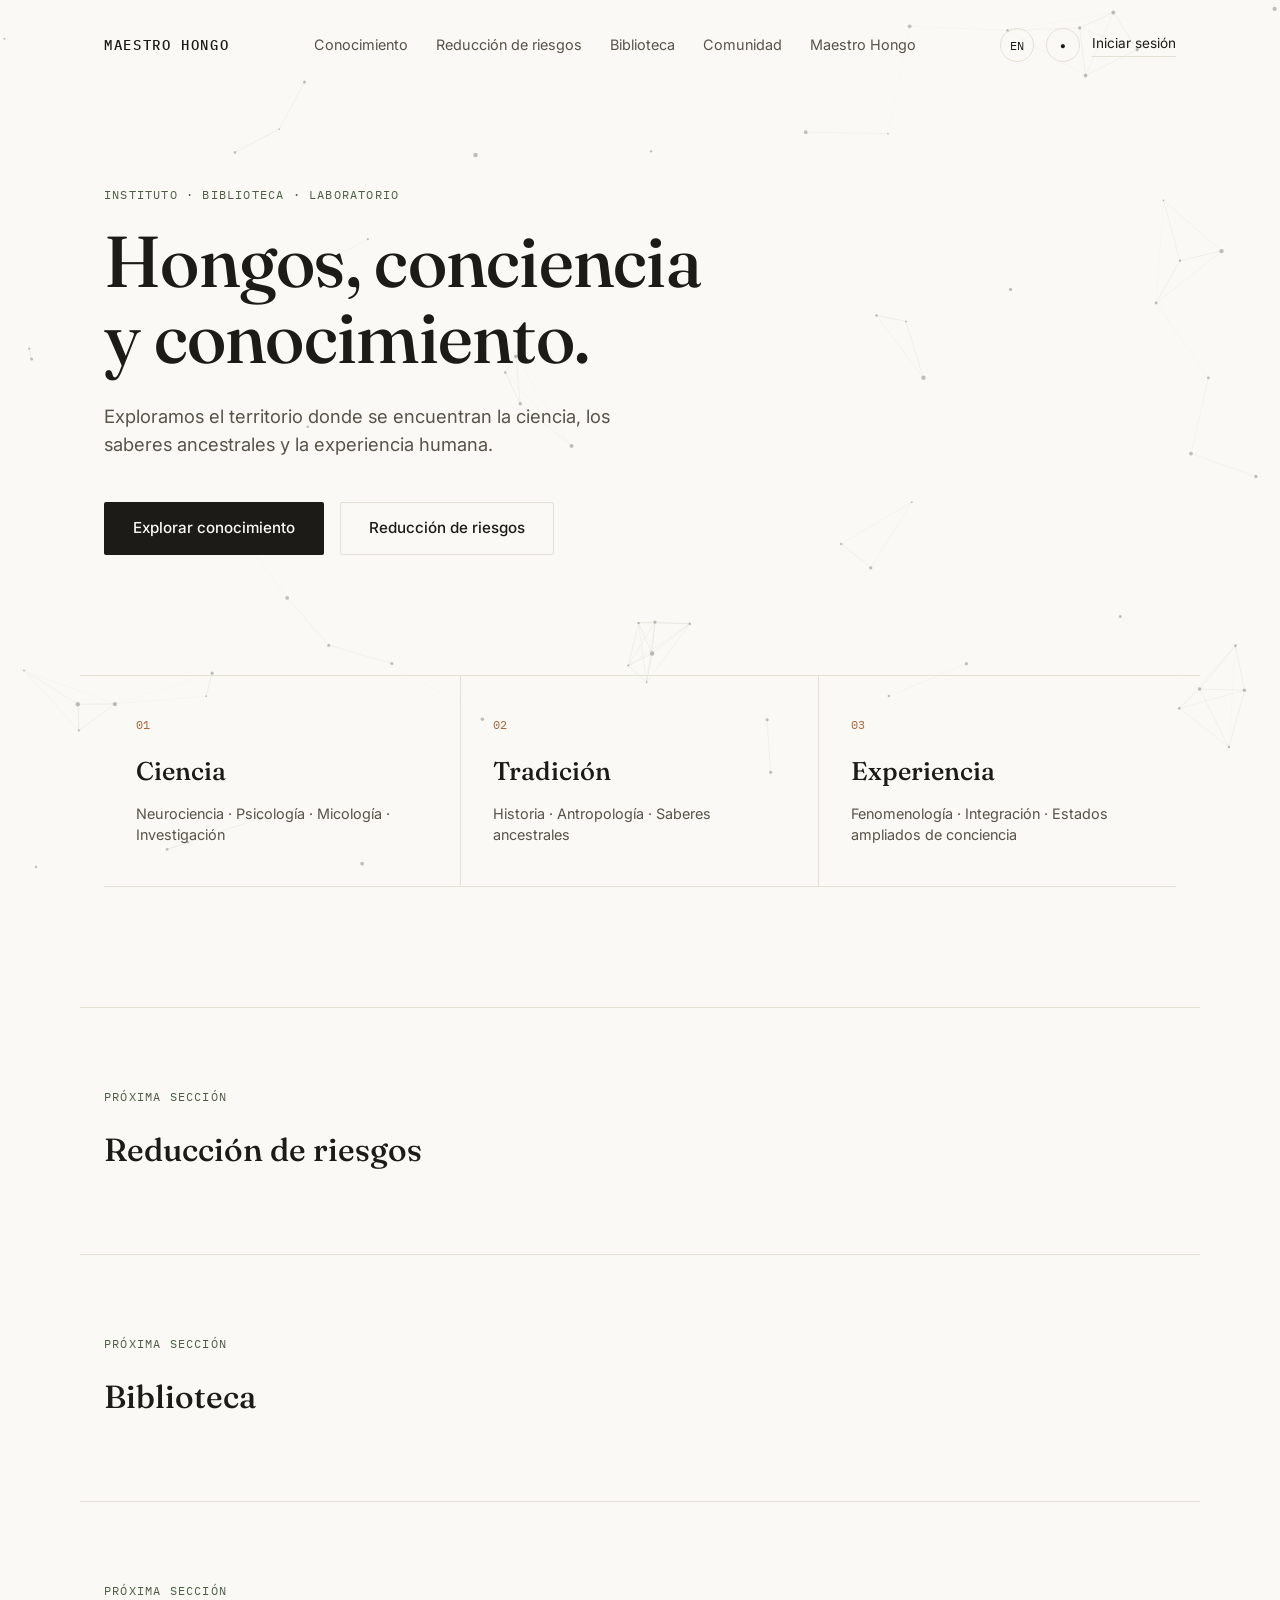
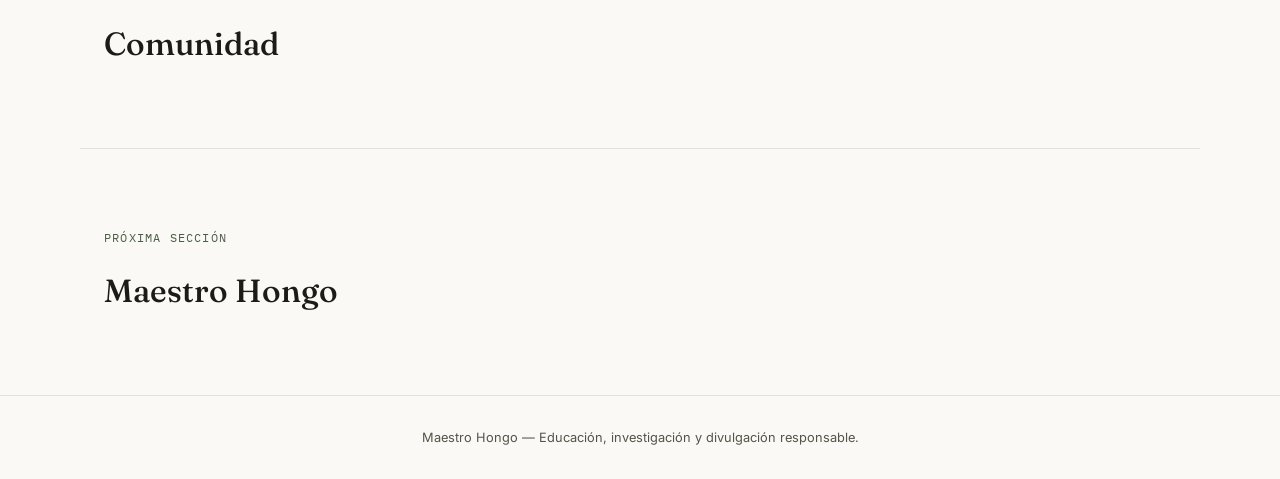
==== index.html @ a66266ff "Primera version del Home con hero y particulas" ====
<!DOCTYPE html>
<html lang="es">
<head>
<meta charset="UTF-8">
<meta name="viewport" content="width=device-width, initial-scale=1.0">
<title>Maestro Hongo — Hongos, conciencia y conocimiento</title>
<meta name="description" content="Un espacio para comprender los hongos, explorar el conocimiento que los rodea y relacionarnos con ellos de manera consciente y responsable.">

<link rel="preconnect" href="https://fonts.googleapis.com">
<link rel="preconnect" href="https://fonts.gstatic.com" crossorigin>
<link href="https://fonts.googleapis.com/css2?family=Fraunces:ital,opsz,wght@0,9..144,400;0,9..144,500;0,9..144,600;1,9..144,500&family=Inter:wght@400;500;600&family=IBM+Plex+Mono:wght@400;500&display=swap" rel="stylesheet">

<link rel="stylesheet" href="css/style.css">
</head>
<body data-theme="light">

<canvas id="mycelium"></canvas>

<header class="site-header">
  <a href="index.html" class="logo">MAESTRO HONGO</a>

  <nav class="main-nav" data-i18n-nav>
    <a href="#conocimiento" data-es="Conocimiento" data-en="Knowledge">Conocimiento</a>
    <a href="#reduccion" data-es="Reducción de riesgos" data-en="Harm reduction">Reducción de riesgos</a>
    <a href="#biblioteca" data-es="Biblioteca" data-en="Library">Biblioteca</a>
    <a href="#comunidad" data-es="Comunidad" data-en="Community">Comunidad</a>
    <a href="#institucional" data-es="Maestro Hongo" data-en="About">Maestro Hongo</a>
  </nav>

  <div class="header-controls">
    <button id="lang-toggle" class="pill-btn" aria-label="Cambiar idioma">EN</button>
    <button id="theme-toggle" class="pill-btn" aria-label="Cambiar tema">
      <span class="theme-icon">●</span>
    </button>
    <a href="#" class="login-link" data-es="Iniciar sesión" data-en="Log in">Iniciar sesión</a>
  </div>
</header>

<main>

  <section class="hero">
    <p class="eyebrow" data-es="Instituto · Biblioteca · Laboratorio" data-en="Institute · Library · Laboratory">Instituto · Biblioteca · Laboratorio</p>
    <h1 data-es="Hongos, conciencia<br>y conocimiento." data-en="Fungi, consciousness<br>and knowledge.">Hongos, conciencia<br>y conocimiento.</h1>
    <p class="hero-sub" data-es="Exploramos el territorio donde se encuentran la ciencia, los saberes ancestrales y la experiencia humana." data-en="We explore the territory where science, ancestral knowledge and human experience meet.">Exploramos el territorio donde se encuentran la ciencia, los saberes ancestrales y la experiencia humana.</p>

    <div class="hero-actions">
      <a href="#conocimiento" class="btn btn-primary" data-es="Explorar conocimiento" data-en="Explore knowledge">Explorar conocimiento</a>
      <a href="#reduccion" class="btn btn-secondary" data-es="Reducción de riesgos" data-en="Harm reduction">Reducción de riesgos</a>
    </div>
  </section>

  <section class="paths" id="conocimiento">
    <article class="path-card">
      <span class="path-index">01</span>
      <h2 data-es="Ciencia" data-en="Science">Ciencia</h2>
      <p data-es="Neurociencia · Psicología · Micología · Investigación" data-en="Neuroscience · Psychology · Mycology · Research">Neurociencia · Psicología · Micología · Investigación</p>
    </article>

    <article class="path-card">
      <span class="path-index">02</span>
      <h2 data-es="Tradición" data-en="Tradition">Tradición</h2>
      <p data-es="Historia · Antropología · Saberes ancestrales" data-en="History · Anthropology · Ancestral knowledge">Historia · Antropología · Saberes ancestrales</p>
    </article>

    <article class="path-card">
      <span class="path-index">03</span>
      <h2 data-es="Experiencia" data-en="Experience">Experiencia</h2>
      <p data-es="Fenomenología · Integración · Estados ampliados de conciencia" data-en="Phenomenology · Integration · Expanded states of consciousness">Fenomenología · Integración · Estados ampliados de conciencia</p>
    </article>
  </section>

  <section class="section-placeholder" id="reduccion">
    <p class="eyebrow" data-es="Próxima sección" data-en="Coming next">Próxima sección</p>
    <h2 data-es="Reducción de riesgos" data-en="Harm reduction">Reducción de riesgos</h2>
  </section>

  <section class="section-placeholder" id="biblioteca">
    <p class="eyebrow" data-es="Próxima sección" data-en="Coming next">Próxima sección</p>
    <h2 data-es="Biblioteca" data-en="Library">Biblioteca</h2>
  </section>

  <section class="section-placeholder" id="comunidad">
    <p class="eyebrow" data-es="Próxima sección" data-en="Coming next">Próxima sección</p>
    <h2 data-es="Comunidad" data-en="Community">Comunidad</h2>
  </section>

  <section class="section-placeholder" id="institucional">
    <p class="eyebrow" data-es="Próxima sección" data-en="Coming next">Próxima sección</p>
    <h2 data-es="Maestro Hongo" data-en="About Maestro Hongo">Maestro Hongo</h2>
  </section>

</main>

<footer class="site-footer">
  <p data-es="Maestro Hongo — Educación, investigación y divulgación responsable." data-en="Maestro Hongo — Education, research and responsible outreach.">Maestro Hongo — Educación, investigación y divulgación responsable.</p>
</footer>

<script src="js/script.js"></script>
</body>
</html>
---- css/style.css ----
/* ============================================
   MAESTRO HONGO — Design tokens
   ============================================ */
:root {
  --bg: #FAF9F5;
  --ink: #1C1B18;
  --ink-soft: #565349;
  --moss: #4B5D45;
  --clay: #A9673A;
  --line: #E4E1D6;
  --surface: #F2F0E7;

  --font-display: 'Fraunces', serif;
  --font-body: 'Inter', sans-serif;
  --font-mono: 'IBM Plex Mono', monospace;

  --max-width: 1120px;
}

[data-theme="dark"] {
  --bg: #14151F;
  --ink: #EDEAE0;
  --ink-soft: #A6A399;
  --moss: #8FA687;
  --clay: #C98B5D;
  --line: #2A2B34;
  --surface: #1B1C28;
}

* { margin: 0; padding: 0; box-sizing: border-box; }

html { scroll-behavior: smooth; }

body {
  background: var(--bg);
  color: var(--ink);
  font-family: var(--font-body);
  line-height: 1.5;
  transition: background 0.4s ease, color 0.4s ease;
  overflow-x: hidden;
}

a { color: inherit; text-decoration: none; }

/* ============================================
   Canvas de partículas (micelio)
   ============================================ */
#mycelium {
  position: fixed;
  inset: 0;
  width: 100%;
  height: 100%;
  z-index: 0;
  pointer-events: none;
}

/* ============================================
   Header
   ============================================ */
.site-header {
  position: relative;
  z-index: 10;
  display: flex;
  align-items: center;
  justify-content: space-between;
  gap: 24px;
  max-width: var(--max-width);
  margin: 0 auto;
  padding: 28px 24px;
}

.logo {
  font-family: var(--font-mono);
  font-size: 0.85rem;
  letter-spacing: 0.12em;
  font-weight: 500;
}

.main-nav {
  display: flex;
  gap: 28px;
  flex-wrap: wrap;
}

.main-nav a {
  font-size: 0.9rem;
  color: var(--ink-soft);
  transition: color 0.2s ease;
}

.main-nav a:hover { color: var(--moss); }

.header-controls {
  display: flex;
  align-items: center;
  gap: 12px;
}

.pill-btn {
  font-family: var(--font-mono);
  font-size: 0.75rem;
  border: 1px solid var(--line);
  background: transparent;
  color: var(--ink);
  border-radius: 999px;
  width: 34px;
  height: 34px;
  display: flex;
  align-items: center;
  justify-content: center;
  cursor: pointer;
  transition: border-color 0.2s ease, color 0.2s ease;
}

.pill-btn:hover { border-color: var(--moss); color: var(--moss); }

.theme-icon { font-size: 0.6rem; }

.login-link {
  font-size: 0.85rem;
  border-bottom: 1px solid var(--line);
  padding-bottom: 2px;
}

/* ============================================
   Hero
   ============================================ */
.hero {
  position: relative;
  z-index: 5;
  max-width: var(--max-width);
  margin: 0 auto;
  padding: 96px 24px 120px;
}

.eyebrow {
  font-family: var(--font-mono);
  font-size: 0.75rem;
  letter-spacing: 0.1em;
  text-transform: uppercase;
  color: var(--moss);
  margin-bottom: 20px;
}

.hero h1 {
  font-family: var(--font-display);
  font-weight: 500;
  font-size: clamp(2.5rem, 6vw, 4.5rem);
  line-height: 1.05;
  letter-spacing: -0.01em;
  max-width: 14ch;
  margin-bottom: 28px;
}

.hero-sub {
  font-size: 1.15rem;
  color: var(--ink-soft);
  max-width: 46ch;
  margin-bottom: 44px;
}

.hero-actions {
  display: flex;
  gap: 16px;
  flex-wrap: wrap;
}

.btn {
  font-family: var(--font-body);
  font-size: 0.95rem;
  font-weight: 500;
  padding: 14px 28px;
  border-radius: 2px;
  border: 1px solid transparent;
  transition: all 0.25s ease;
  display: inline-block;
}

.btn-primary {
  background: var(--ink);
  color: var(--bg);
}
.btn-primary:hover { background: var(--moss); }

.btn-secondary {
  border-color: var(--line);
  color: var(--ink);
}
.btn-secondary:hover { border-color: var(--clay); color: var(--clay); }

/* ============================================
   Tres caminos
   ============================================ */
.paths {
  position: relative;
  z-index: 5;
  max-width: var(--max-width);
  margin: 0 auto;
  padding: 0 24px 120px;
  display: grid;
  grid-template-columns: repeat(3, 1fr);
  border-top: 1px solid var(--line);
}

.path-card {
  padding: 40px 32px;
  border-right: 1px solid var(--line);
  border-bottom: 1px solid var(--line);
  transition: background 0.3s ease;
}

.path-card:last-child { border-right: none; }

.path-card:hover { background: var(--surface); }

.path-index {
  font-family: var(--font-mono);
  font-size: 0.75rem;
  color: var(--clay);
  display: block;
  margin-bottom: 18px;
}

.path-card h2 {
  font-family: var(--font-display);
  font-size: 1.6rem;
  font-weight: 500;
  margin-bottom: 12px;
}

.path-card p {
  font-size: 0.9rem;
  color: var(--ink-soft);
}

/* ============================================
   Secciones placeholder (se completan luego)
   ============================================ */
.section-placeholder {
  position: relative;
  z-index: 5;
  max-width: var(--max-width);
  margin: 0 auto;
  padding: 80px 24px;
  border-top: 1px solid var(--line);
}

.section-placeholder h2 {
  font-family: var(--font-display);
  font-size: 2rem;
  font-weight: 500;
}

/* ============================================
   Footer
   ============================================ */
.site-footer {
  position: relative;
  z-index: 5;
  border-top: 1px solid var(--line);
  padding: 32px 24px;
  text-align: center;
  font-size: 0.8rem;
  color: var(--ink-soft);
}

/* ============================================
   Responsive
   ============================================ */
@media (max-width: 860px) {
  .main-nav { display: none; }
  .paths { grid-template-columns: 1fr; }
  .path-card { border-right: none; }
}

/* Respeta preferencia de movimiento reducido */
@media (prefers-reduced-motion: reduce) {
  html { scroll-behavior: auto; }
}
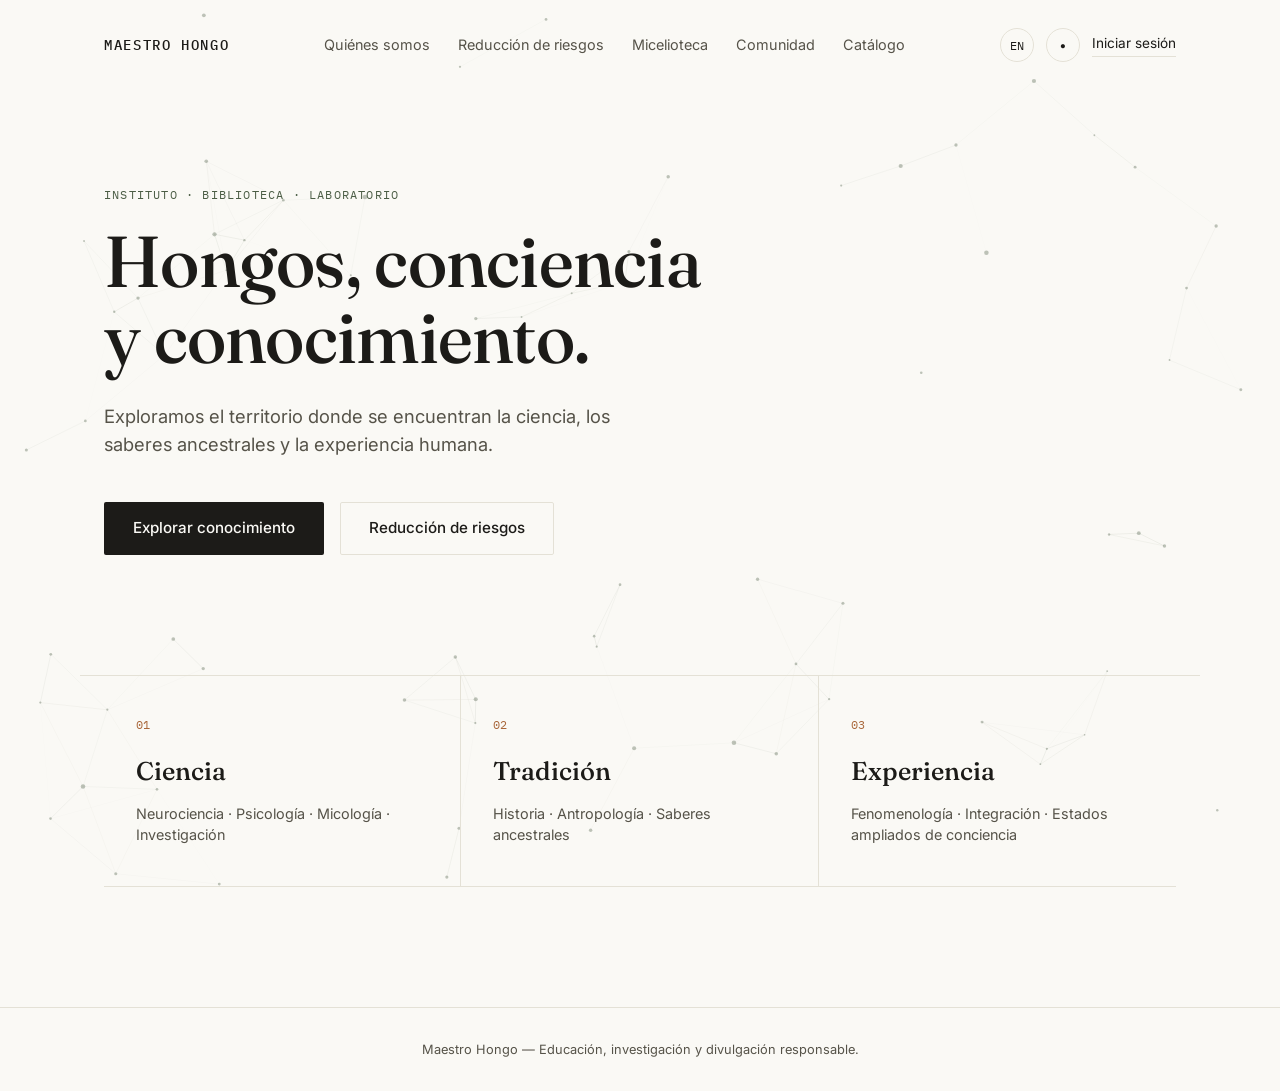
==== commit 27db3472: "Agregar paginas: quienes somos, reduccion de riesgos, micelioteca, comunidad y catalogo" ====
--- a/index.html
+++ b/index.html
@@ -20,11 +20,11 @@
   <a href="index.html" class="logo">MAESTRO HONGO</a>
 
   <nav class="main-nav" data-i18n-nav>
-    <a href="#conocimiento" data-es="Conocimiento" data-en="Knowledge">Conocimiento</a>
-    <a href="#reduccion" data-es="Reducción de riesgos" data-en="Harm reduction">Reducción de riesgos</a>
-    <a href="#biblioteca" data-es="Biblioteca" data-en="Library">Biblioteca</a>
-    <a href="#comunidad" data-es="Comunidad" data-en="Community">Comunidad</a>
-    <a href="#institucional" data-es="Maestro Hongo" data-en="About">Maestro Hongo</a>
+    <a href="quienes-somos.html" data-es="Quiénes somos" data-en="About us">Quiénes somos</a>
+    <a href="reduccion-riesgos.html" data-es="Reducción de riesgos" data-en="Harm reduction">Reducción de riesgos</a>
+    <a href="micelioteca.html" data-es="Micelioteca" data-en="Mycelioteca">Micelioteca</a>
+    <a href="comunidad.html" data-es="Comunidad" data-en="Community">Comunidad</a>
+    <a href="catalogo.html" data-es="Catálogo" data-en="Catalog">Catálogo</a>
   </nav>
 
   <div class="header-controls">
@@ -44,12 +44,12 @@
     <p class="hero-sub" data-es="Exploramos el territorio donde se encuentran la ciencia, los saberes ancestrales y la experiencia humana." data-en="We explore the territory where science, ancestral knowledge and human experience meet.">Exploramos el territorio donde se encuentran la ciencia, los saberes ancestrales y la experiencia humana.</p>
 
     <div class="hero-actions">
-      <a href="#conocimiento" class="btn btn-primary" data-es="Explorar conocimiento" data-en="Explore knowledge">Explorar conocimiento</a>
-      <a href="#reduccion" class="btn btn-secondary" data-es="Reducción de riesgos" data-en="Harm reduction">Reducción de riesgos</a>
+      <a href="micelioteca.html" class="btn btn-primary" data-es="Explorar conocimiento" data-en="Explore knowledge">Explorar conocimiento</a>
+      <a href="reduccion-riesgos.html" class="btn btn-secondary" data-es="Reducción de riesgos" data-en="Harm reduction">Reducción de riesgos</a>
     </div>
   </section>
 
-  <section class="paths" id="conocimiento">
+  <section class="paths">
     <article class="path-card">
       <span class="path-index">01</span>
       <h2 data-es="Ciencia" data-en="Science">Ciencia</h2>
@@ -69,25 +69,6 @@
     </article>
   </section>
 
-  <section class="section-placeholder" id="reduccion">
-    <p class="eyebrow" data-es="Próxima sección" data-en="Coming next">Próxima sección</p>
-    <h2 data-es="Reducción de riesgos" data-en="Harm reduction">Reducción de riesgos</h2>
-  </section>
-
-  <section class="section-placeholder" id="biblioteca">
-    <p class="eyebrow" data-es="Próxima sección" data-en="Coming next">Próxima sección</p>
-    <h2 data-es="Biblioteca" data-en="Library">Biblioteca</h2>
-  </section>
-
-  <section class="section-placeholder" id="comunidad">
-    <p class="eyebrow" data-es="Próxima sección" data-en="Coming next">Próxima sección</p>
-    <h2 data-es="Comunidad" data-en="Community">Comunidad</h2>
-  </section>
-
-  <section class="section-placeholder" id="institucional">
-    <p class="eyebrow" data-es="Próxima sección" data-en="Coming next">Próxima sección</p>
-    <h2 data-es="Maestro Hongo" data-en="About Maestro Hongo">Maestro Hongo</h2>
-  </section>
 
 </main>
 
--- a/css/style.css
+++ b/css/style.css
@@ -252,6 +252,143 @@
 }
 
 /* ============================================
+   Nav activo (página actual)
+   ============================================ */
+.main-nav a.active {
+  color: var(--ink);
+  border-bottom: 1px solid var(--clay);
+  padding-bottom: 3px;
+}
+
+/* ============================================
+   Encabezado de página interna
+   ============================================ */
+.page-hero {
+  position: relative;
+  z-index: 5;
+  max-width: var(--max-width);
+  margin: 0 auto;
+  padding: 72px 24px 56px;
+  border-bottom: 1px solid var(--line);
+}
+
+.page-hero h1 {
+  font-family: var(--font-display);
+  font-weight: 500;
+  font-size: clamp(2.2rem, 5vw, 3.4rem);
+  line-height: 1.08;
+  max-width: 18ch;
+  margin-bottom: 20px;
+}
+
+.page-hero .page-sub {
+  font-size: 1.05rem;
+  color: var(--ink-soft);
+  max-width: 52ch;
+}
+
+/* ============================================
+   Sumario de secciones (tabla de contenidos)
+   ============================================ */
+.toc {
+  position: relative;
+  z-index: 5;
+  max-width: var(--max-width);
+  margin: 0 auto;
+  padding: 28px 24px;
+  display: flex;
+  gap: 28px;
+  flex-wrap: wrap;
+  border-bottom: 1px solid var(--line);
+  font-family: var(--font-mono);
+  font-size: 0.8rem;
+}
+
+.toc a {
+  color: var(--ink-soft);
+  letter-spacing: 0.02em;
+  transition: color 0.2s ease;
+  padding-bottom: 3px;
+  border-bottom: 1px solid transparent;
+}
+
+.toc a:hover {
+  color: var(--moss);
+  border-bottom-color: var(--moss);
+}
+
+/* ============================================
+   Bloques de contenido de secciones internas
+   ============================================ */
+.content-section {
+  position: relative;
+  z-index: 5;
+  max-width: var(--max-width);
+  margin: 0 auto;
+  padding: 64px 24px;
+  border-bottom: 1px solid var(--line);
+  scroll-margin-top: 24px;
+}
+
+.content-section .eyebrow { margin-bottom: 16px; }
+
+.content-section h2 {
+  font-family: var(--font-display);
+  font-weight: 500;
+  font-size: 2rem;
+  margin-bottom: 20px;
+}
+
+.content-section p {
+  font-size: 1rem;
+  color: var(--ink-soft);
+  max-width: 62ch;
+  margin-bottom: 16px;
+}
+
+.content-section p:last-child { margin-bottom: 0; }
+
+.content-grid {
+  display: grid;
+  grid-template-columns: repeat(2, 1fr);
+  gap: 32px;
+  margin-top: 24px;
+}
+
+@media (max-width: 700px) {
+  .content-grid { grid-template-columns: 1fr; }
+}
+
+.content-grid-item {
+  border: 1px solid var(--line);
+  padding: 24px;
+}
+
+.content-grid-item h3 {
+  font-family: var(--font-display);
+  font-size: 1.15rem;
+  font-weight: 500;
+  margin-bottom: 10px;
+}
+
+.content-grid-item p {
+  font-size: 0.9rem;
+  margin-bottom: 0;
+}
+
+.tag {
+  display: inline-block;
+  font-family: var(--font-mono);
+  font-size: 0.7rem;
+  letter-spacing: 0.04em;
+  color: var(--clay);
+  border: 1px solid var(--line);
+  padding: 4px 10px;
+  border-radius: 999px;
+  margin-bottom: 12px;
+}
+
+/* ============================================
    Footer
    ============================================ */
 .site-footer {
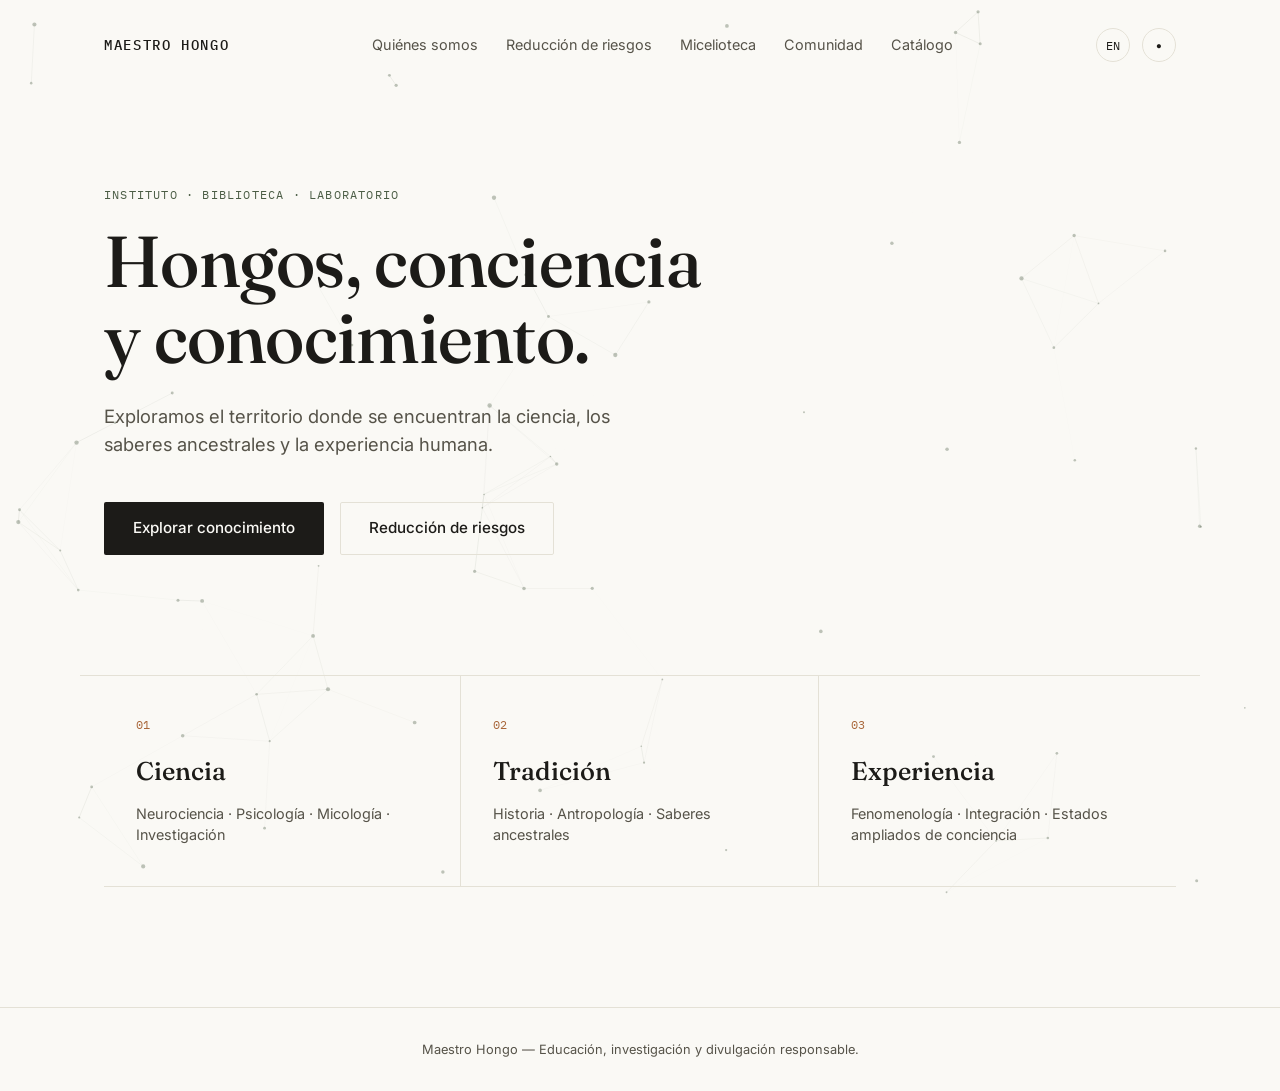
==== commit 7171706c: "Quitar boton iniciar sesion" ====
--- a/index.html
+++ b/index.html
@@ -32,7 +32,6 @@
     <button id="theme-toggle" class="pill-btn" aria-label="Cambiar tema">
       <span class="theme-icon">●</span>
     </button>
-    <a href="#" class="login-link" data-es="Iniciar sesión" data-en="Log in">Iniciar sesión</a>
   </div>
 </header>
 
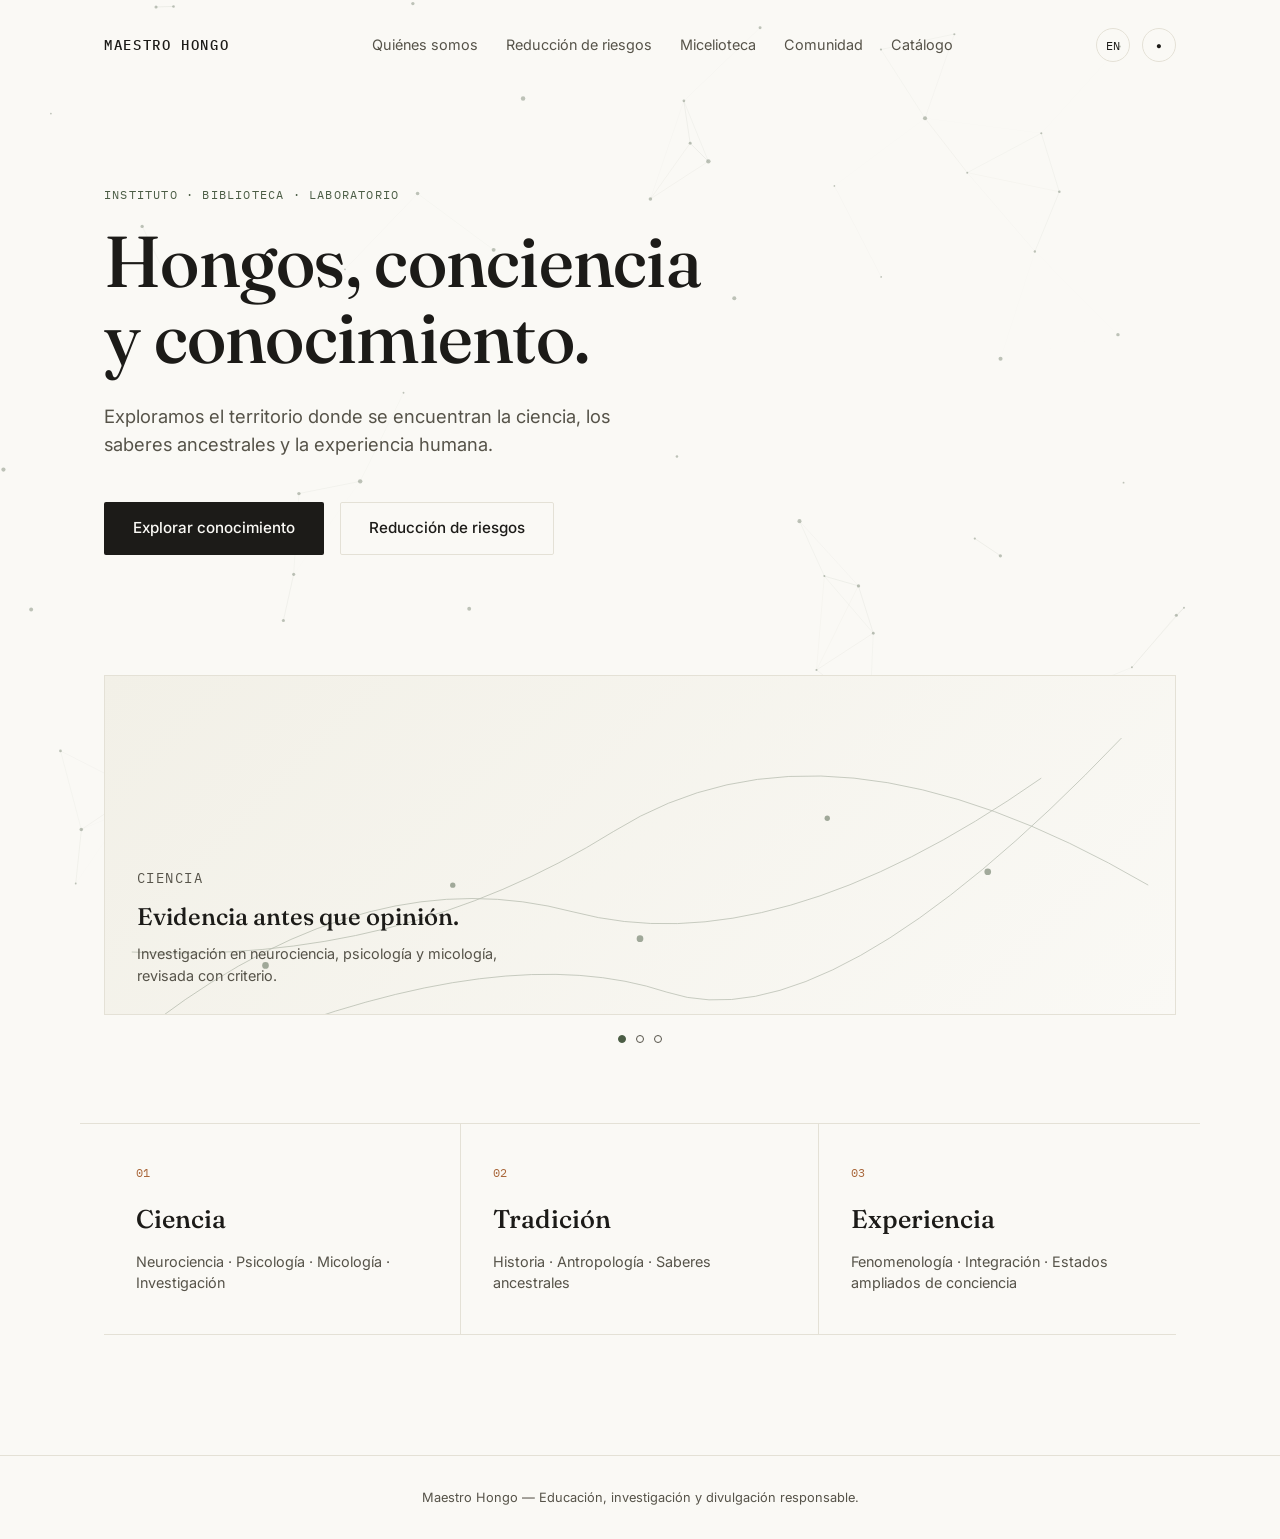
==== commit 4fbff60f: "Agregar banner de 3 slides en el Home" ====
--- a/index.html
+++ b/index.html
@@ -48,6 +48,76 @@
     </div>
   </section>
 
+  <section class="banner-slider" aria-label="Destacados">
+    <div class="slider-frame">
+
+      <div class="slide slide-science active">
+        <svg class="slide-art" viewBox="0 0 800 340" preserveAspectRatio="xMidYMid slice" xmlns="http://www.w3.org/2000/svg">
+          <g stroke="var(--moss)" stroke-width="0.6" opacity="0.35" fill="none">
+            <path d="M40,300 Q200,180 350,220 T700,120"/>
+            <path d="M20,250 Q220,260 380,160 T780,200"/>
+            <path d="M100,320 Q300,240 420,280 T760,90"/>
+          </g>
+          <g fill="var(--moss)" opacity="0.5">
+            <circle cx="120" cy="260" r="2.5"/>
+            <circle cx="260" cy="200" r="2"/>
+            <circle cx="400" cy="240" r="2.5"/>
+            <circle cx="540" cy="150" r="2"/>
+            <circle cx="660" cy="190" r="2.5"/>
+          </g>
+        </svg>
+        <div class="slide-caption">
+          <p class="eyebrow" data-es="Ciencia" data-en="Science">Ciencia</p>
+          <h3 data-es="Evidencia antes que opinión." data-en="Evidence before opinion.">Evidencia antes que opinión.</h3>
+          <p data-es="Investigación en neurociencia, psicología y micología, revisada con criterio." data-en="Research in neuroscience, psychology and mycology, reviewed with rigor.">Investigación en neurociencia, psicología y micología, revisada con criterio.</p>
+        </div>
+      </div>
+
+      <div class="slide slide-tradition">
+        <svg class="slide-art" viewBox="0 0 800 340" preserveAspectRatio="xMidYMid slice" xmlns="http://www.w3.org/2000/svg">
+          <g stroke="var(--clay)" stroke-width="0.6" opacity="0.35" fill="none">
+            <path d="M0,180 Q180,120 360,180 T800,140"/>
+            <path d="M60,280 Q260,220 420,260 T780,240"/>
+          </g>
+          <g fill="var(--clay)" opacity="0.5">
+            <circle cx="180" cy="150" r="2.5"/>
+            <circle cx="320" cy="200" r="2"/>
+            <circle cx="480" cy="170" r="2.5"/>
+            <circle cx="620" cy="220" r="2"/>
+          </g>
+        </svg>
+        <div class="slide-caption">
+          <p class="eyebrow" data-es="Tradición" data-en="Tradition">Tradición</p>
+          <h3 data-es="Saberes que vienen de lejos." data-en="Knowledge that comes from afar.">Saberes que vienen de lejos.</h3>
+          <p data-es="Historia y antropología de los saberes ancestrales, documentadas con respeto." data-en="History and anthropology of ancestral knowledge, documented with respect.">Historia y antropología de los saberes ancestrales, documentadas con respeto.</p>
+        </div>
+      </div>
+
+      <div class="slide slide-experience">
+        <svg class="slide-art" viewBox="0 0 800 340" preserveAspectRatio="xMidYMid slice" xmlns="http://www.w3.org/2000/svg">
+          <g stroke="var(--ink-soft)" stroke-width="0.6" opacity="0.3" fill="none">
+            <path d="M20,120 Q240,260 460,140 T780,180"/>
+            <path d="M80,220 Q300,140 500,220 T760,100"/>
+          </g>
+          <g fill="var(--ink-soft)" opacity="0.5">
+            <circle cx="150" cy="190" r="2.5"/>
+            <circle cx="300" cy="230" r="2"/>
+            <circle cx="470" cy="160" r="2.5"/>
+            <circle cx="600" cy="200" r="2"/>
+          </g>
+        </svg>
+        <div class="slide-caption">
+          <p class="eyebrow" data-es="Experiencia" data-en="Experience">Experiencia</p>
+          <h3 data-es="Comprender antes de nombrar." data-en="Understanding before naming.">Comprender antes de nombrar.</h3>
+          <p data-es="Fenomenología e integración de los estados ampliados de conciencia." data-en="Phenomenology and integration of expanded states of consciousness.">Fenomenología e integración de los estados ampliados de conciencia.</p>
+        </div>
+      </div>
+
+    </div>
+
+    <div class="slider-dots" role="tablist"></div>
+  </section>
+
   <section class="paths">
     <article class="path-card">
       <span class="path-index">01</span>
--- a/css/style.css
+++ b/css/style.css
@@ -187,6 +187,94 @@
   color: var(--ink);
 }
 .btn-secondary:hover { border-color: var(--clay); color: var(--clay); }
+
+/* ============================================
+   Banner de slides (Home)
+   ============================================ */
+.banner-slider {
+  position: relative;
+  z-index: 5;
+  max-width: var(--max-width);
+  margin: 0 auto 80px;
+  padding: 0 24px;
+}
+
+.slider-frame {
+  position: relative;
+  height: 340px;
+  border: 1px solid var(--line);
+  overflow: hidden;
+}
+
+.slide {
+  position: absolute;
+  inset: 0;
+  display: flex;
+  align-items: flex-end;
+  opacity: 0;
+  pointer-events: none;
+  transition: opacity 0.8s ease;
+}
+
+.slide.active {
+  opacity: 1;
+  pointer-events: auto;
+}
+
+.slide-art {
+  position: absolute;
+  inset: 0;
+  width: 100%;
+  height: 100%;
+}
+
+.slide-caption {
+  position: relative;
+  z-index: 2;
+  padding: 28px 32px;
+  max-width: 480px;
+}
+
+.slide-caption .eyebrow { margin-bottom: 10px; }
+
+.slide-caption h3 {
+  font-family: var(--font-display);
+  font-weight: 500;
+  font-size: 1.5rem;
+  margin-bottom: 8px;
+}
+
+.slide-caption p {
+  font-size: 0.9rem;
+  color: var(--ink-soft);
+}
+
+.slide-science .slide-art { background: linear-gradient(135deg, var(--surface), var(--bg)); }
+.slide-tradition .slide-art { background: linear-gradient(135deg, var(--bg), var(--surface)); }
+.slide-experience .slide-art { background: linear-gradient(135deg, var(--surface), var(--bg)); }
+
+.slider-dots {
+  display: flex;
+  gap: 10px;
+  justify-content: center;
+  margin-top: 20px;
+}
+
+.slider-dot {
+  width: 8px;
+  height: 8px;
+  border-radius: 999px;
+  border: 1px solid var(--ink-soft);
+  background: transparent;
+  cursor: pointer;
+  padding: 0;
+  transition: background 0.3s ease, border-color 0.3s ease;
+}
+
+.slider-dot.active {
+  background: var(--moss);
+  border-color: var(--moss);
+}
 
 /* ============================================
    Tres caminos
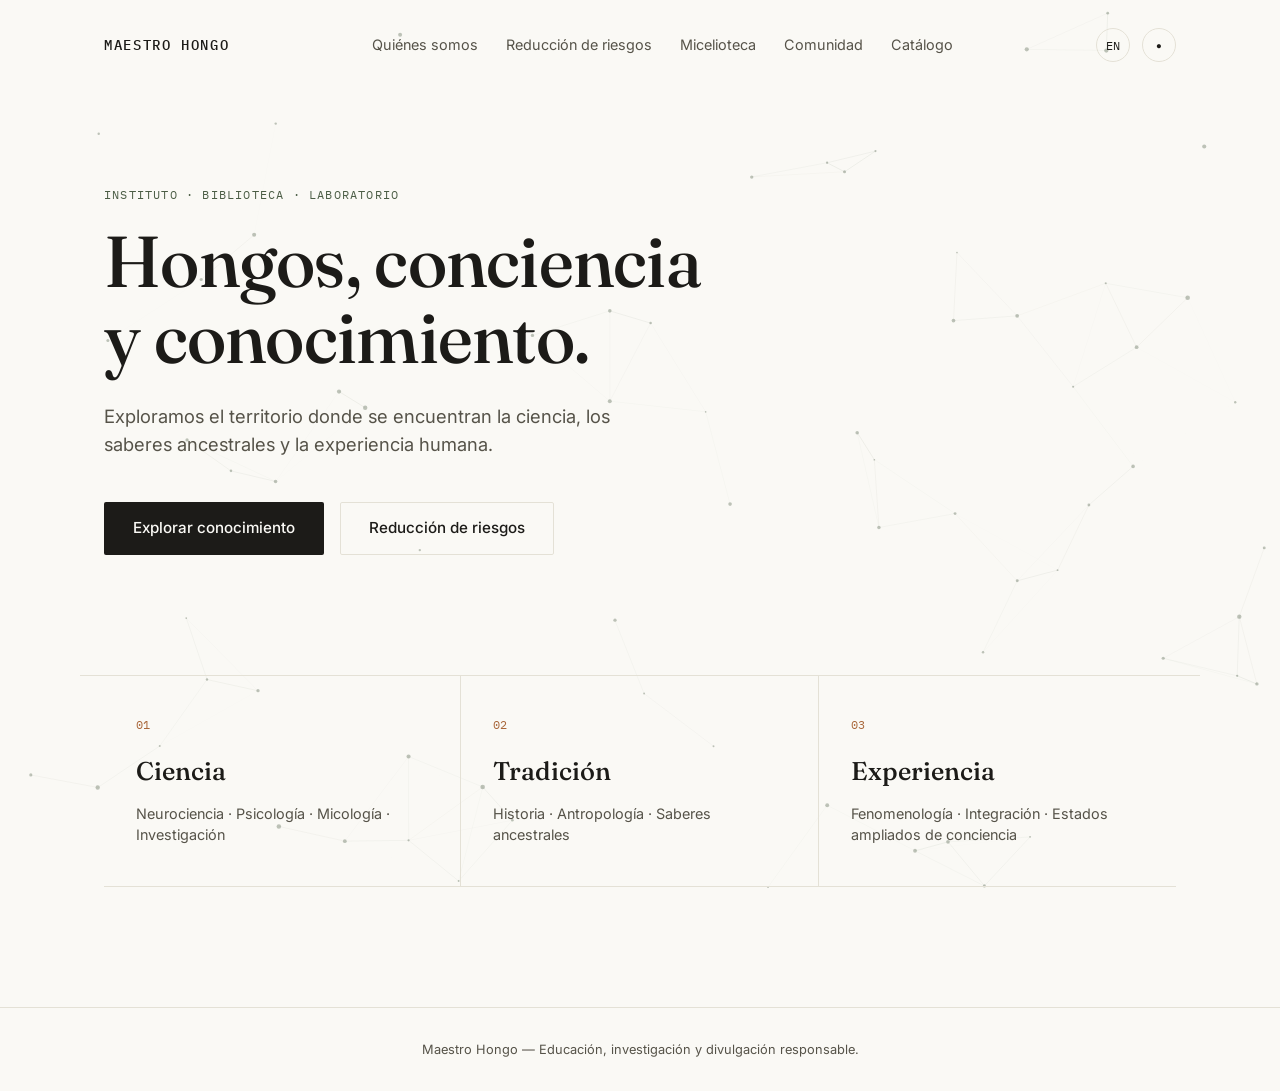
==== commit ce394393: "Eliminar banner de 3 slides del Home" ====
--- a/index.html
+++ b/index.html
@@ -48,76 +48,6 @@
     </div>
   </section>
 
-  <section class="banner-slider" aria-label="Destacados">
-    <div class="slider-frame">
-
-      <div class="slide slide-science active">
-        <svg class="slide-art" viewBox="0 0 800 340" preserveAspectRatio="xMidYMid slice" xmlns="http://www.w3.org/2000/svg">
-          <g stroke="var(--moss)" stroke-width="0.6" opacity="0.35" fill="none">
-            <path d="M40,300 Q200,180 350,220 T700,120"/>
-            <path d="M20,250 Q220,260 380,160 T780,200"/>
-            <path d="M100,320 Q300,240 420,280 T760,90"/>
-          </g>
-          <g fill="var(--moss)" opacity="0.5">
-            <circle cx="120" cy="260" r="2.5"/>
-            <circle cx="260" cy="200" r="2"/>
-            <circle cx="400" cy="240" r="2.5"/>
-            <circle cx="540" cy="150" r="2"/>
-            <circle cx="660" cy="190" r="2.5"/>
-          </g>
-        </svg>
-        <div class="slide-caption">
-          <p class="eyebrow" data-es="Ciencia" data-en="Science">Ciencia</p>
-          <h3 data-es="Evidencia antes que opinión." data-en="Evidence before opinion.">Evidencia antes que opinión.</h3>
-          <p data-es="Investigación en neurociencia, psicología y micología, revisada con criterio." data-en="Research in neuroscience, psychology and mycology, reviewed with rigor.">Investigación en neurociencia, psicología y micología, revisada con criterio.</p>
-        </div>
-      </div>
-
-      <div class="slide slide-tradition">
-        <svg class="slide-art" viewBox="0 0 800 340" preserveAspectRatio="xMidYMid slice" xmlns="http://www.w3.org/2000/svg">
-          <g stroke="var(--clay)" stroke-width="0.6" opacity="0.35" fill="none">
-            <path d="M0,180 Q180,120 360,180 T800,140"/>
-            <path d="M60,280 Q260,220 420,260 T780,240"/>
-          </g>
-          <g fill="var(--clay)" opacity="0.5">
-            <circle cx="180" cy="150" r="2.5"/>
-            <circle cx="320" cy="200" r="2"/>
-            <circle cx="480" cy="170" r="2.5"/>
-            <circle cx="620" cy="220" r="2"/>
-          </g>
-        </svg>
-        <div class="slide-caption">
-          <p class="eyebrow" data-es="Tradición" data-en="Tradition">Tradición</p>
-          <h3 data-es="Saberes que vienen de lejos." data-en="Knowledge that comes from afar.">Saberes que vienen de lejos.</h3>
-          <p data-es="Historia y antropología de los saberes ancestrales, documentadas con respeto." data-en="History and anthropology of ancestral knowledge, documented with respect.">Historia y antropología de los saberes ancestrales, documentadas con respeto.</p>
-        </div>
-      </div>
-
-      <div class="slide slide-experience">
-        <svg class="slide-art" viewBox="0 0 800 340" preserveAspectRatio="xMidYMid slice" xmlns="http://www.w3.org/2000/svg">
-          <g stroke="var(--ink-soft)" stroke-width="0.6" opacity="0.3" fill="none">
-            <path d="M20,120 Q240,260 460,140 T780,180"/>
-            <path d="M80,220 Q300,140 500,220 T760,100"/>
-          </g>
-          <g fill="var(--ink-soft)" opacity="0.5">
-            <circle cx="150" cy="190" r="2.5"/>
-            <circle cx="300" cy="230" r="2"/>
-            <circle cx="470" cy="160" r="2.5"/>
-            <circle cx="600" cy="200" r="2"/>
-          </g>
-        </svg>
-        <div class="slide-caption">
-          <p class="eyebrow" data-es="Experiencia" data-en="Experience">Experiencia</p>
-          <h3 data-es="Comprender antes de nombrar." data-en="Understanding before naming.">Comprender antes de nombrar.</h3>
-          <p data-es="Fenomenología e integración de los estados ampliados de conciencia." data-en="Phenomenology and integration of expanded states of consciousness.">Fenomenología e integración de los estados ampliados de conciencia.</p>
-        </div>
-      </div>
-
-    </div>
-
-    <div class="slider-dots" role="tablist"></div>
-  </section>
-
   <section class="paths">
     <article class="path-card">
       <span class="path-index">01</span>
--- a/css/style.css
+++ b/css/style.css
@@ -189,94 +189,6 @@
 .btn-secondary:hover { border-color: var(--clay); color: var(--clay); }
 
 /* ============================================
-   Banner de slides (Home)
-   ============================================ */
-.banner-slider {
-  position: relative;
-  z-index: 5;
-  max-width: var(--max-width);
-  margin: 0 auto 80px;
-  padding: 0 24px;
-}
-
-.slider-frame {
-  position: relative;
-  height: 340px;
-  border: 1px solid var(--line);
-  overflow: hidden;
-}
-
-.slide {
-  position: absolute;
-  inset: 0;
-  display: flex;
-  align-items: flex-end;
-  opacity: 0;
-  pointer-events: none;
-  transition: opacity 0.8s ease;
-}
-
-.slide.active {
-  opacity: 1;
-  pointer-events: auto;
-}
-
-.slide-art {
-  position: absolute;
-  inset: 0;
-  width: 100%;
-  height: 100%;
-}
-
-.slide-caption {
-  position: relative;
-  z-index: 2;
-  padding: 28px 32px;
-  max-width: 480px;
-}
-
-.slide-caption .eyebrow { margin-bottom: 10px; }
-
-.slide-caption h3 {
-  font-family: var(--font-display);
-  font-weight: 500;
-  font-size: 1.5rem;
-  margin-bottom: 8px;
-}
-
-.slide-caption p {
-  font-size: 0.9rem;
-  color: var(--ink-soft);
-}
-
-.slide-science .slide-art { background: linear-gradient(135deg, var(--surface), var(--bg)); }
-.slide-tradition .slide-art { background: linear-gradient(135deg, var(--bg), var(--surface)); }
-.slide-experience .slide-art { background: linear-gradient(135deg, var(--surface), var(--bg)); }
-
-.slider-dots {
-  display: flex;
-  gap: 10px;
-  justify-content: center;
-  margin-top: 20px;
-}
-
-.slider-dot {
-  width: 8px;
-  height: 8px;
-  border-radius: 999px;
-  border: 1px solid var(--ink-soft);
-  background: transparent;
-  cursor: pointer;
-  padding: 0;
-  transition: background 0.3s ease, border-color 0.3s ease;
-}
-
-.slider-dot.active {
-  background: var(--moss);
-  border-color: var(--moss);
-}
-
-/* ============================================
    Tres caminos
    ============================================ */
 .paths {
